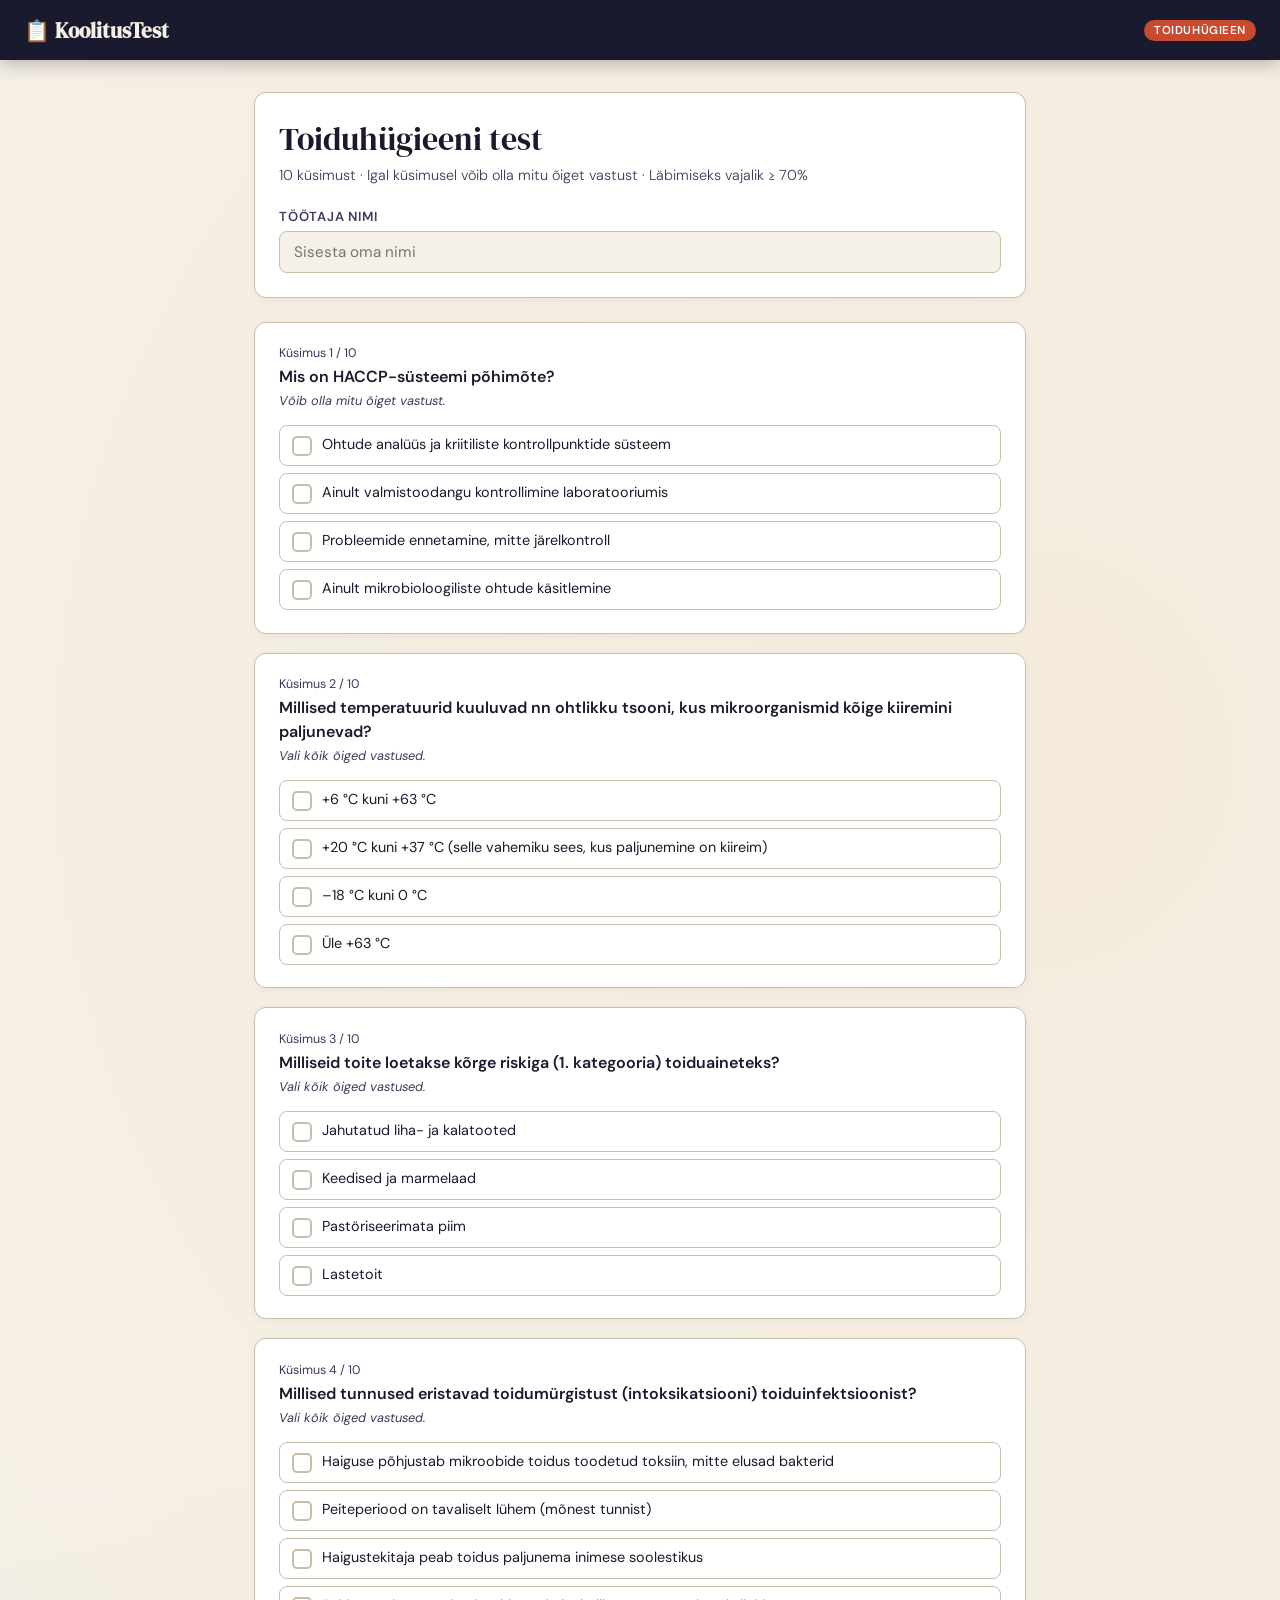
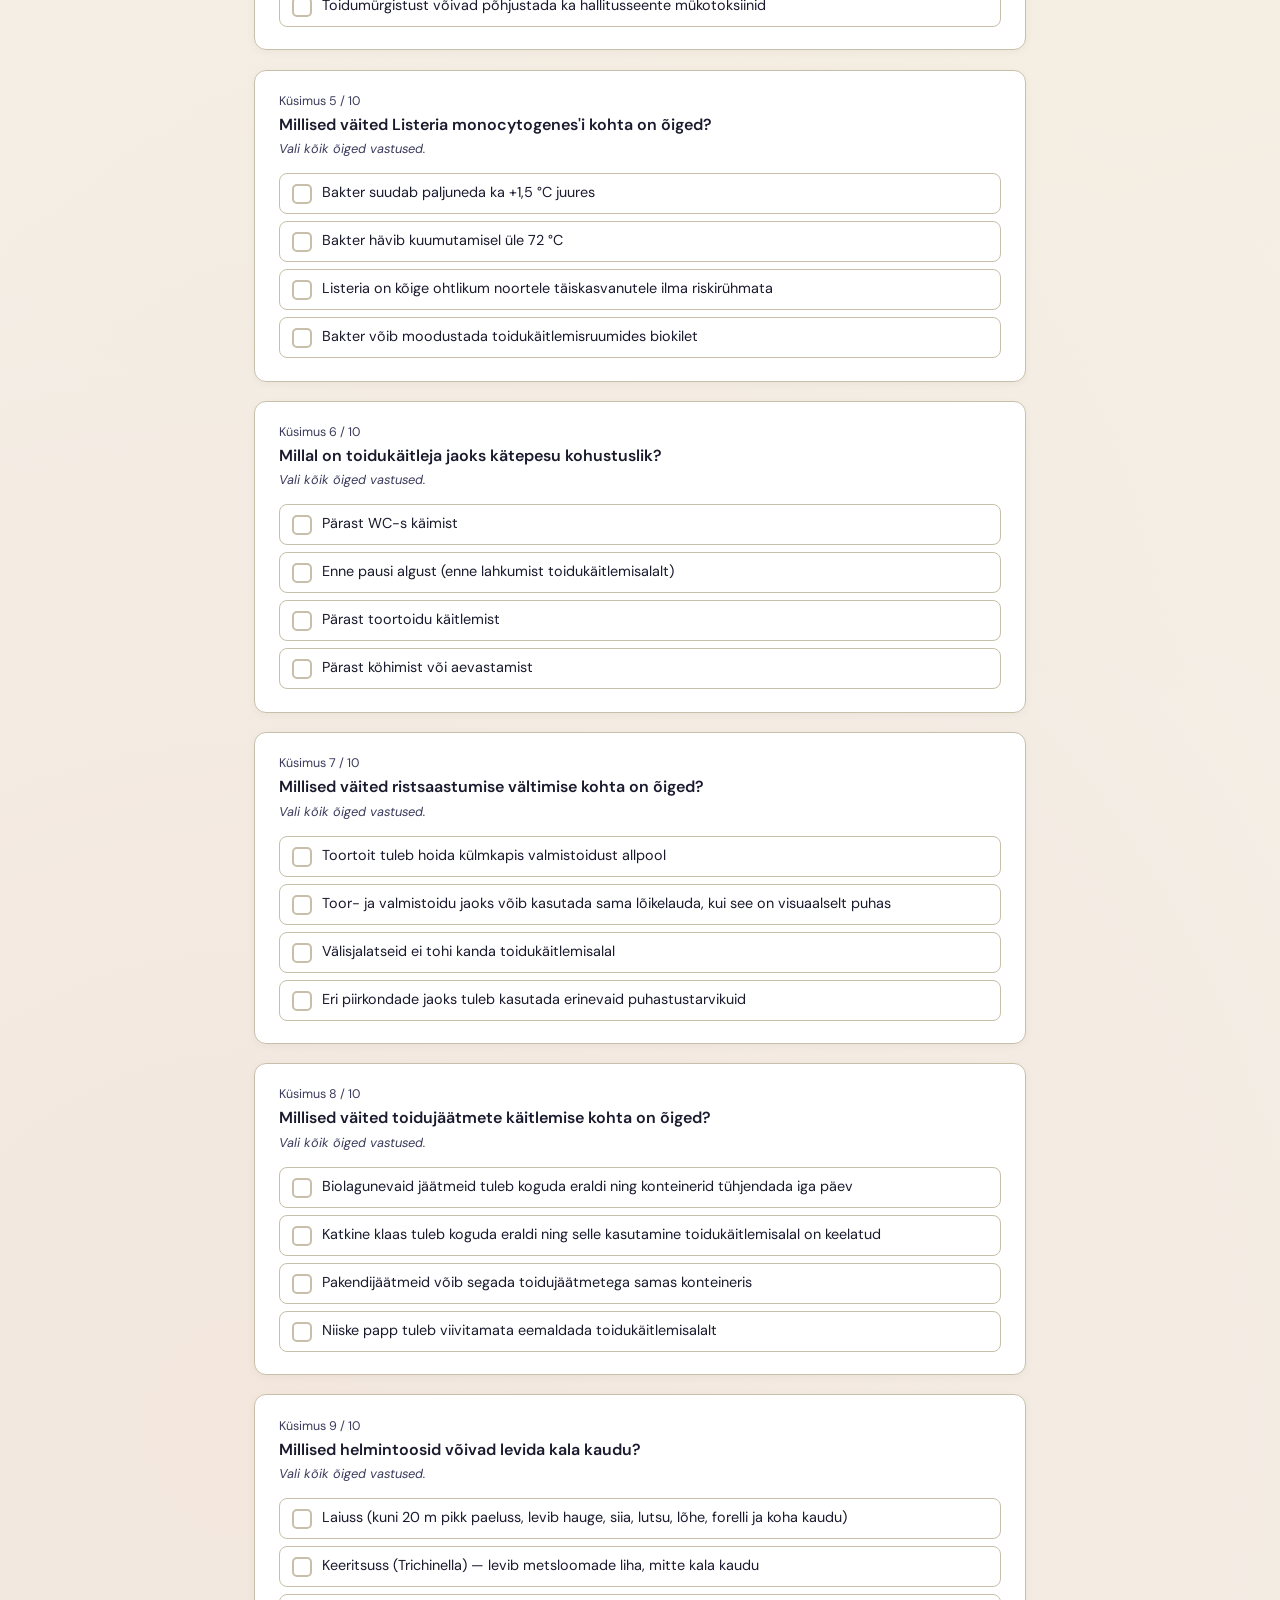
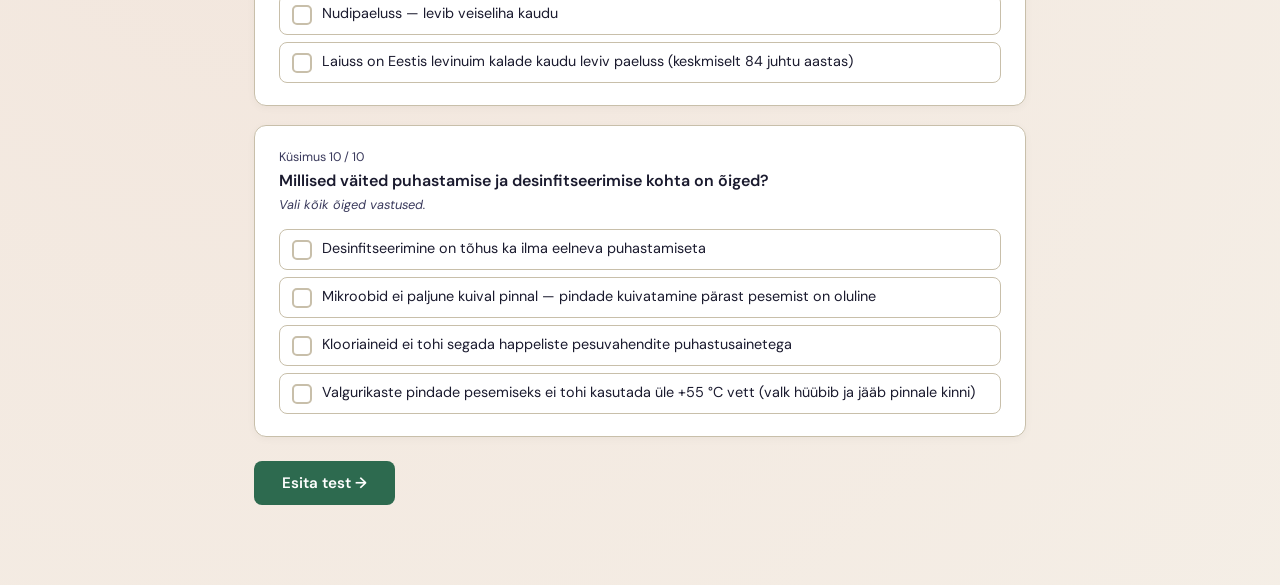
==== toiduhygieen_test.html @ 0e581d1c "Lisa interaktiivne toiduhügieeni test töötajate testimiseks - 10 valikvastustega küsimust (mitu õige" ====
<!DOCTYPE html>
<html lang="et">
<head>
<meta charset="UTF-8">
<meta name="viewport" content="width=device-width, initial-scale=1.0">
<title>Toiduhügieeni test</title>
<link href="https://fonts.googleapis.com/css2?family=DM+Serif+Display:ital@0;1&family=DM+Sans:wght@300;400;500;600&display=swap" rel="stylesheet">
<style>
:root {
  --ink: #1a1a2e;
  --ink-light: #3a3a5c;
  --paper: #f5f0e8;
  --paper-dark: #ede7d9;
  --accent: #c84b31;
  --success: #2d6a4f;
  --success-bg: #d8f3dc;
  --fail-bg: #fde8e4;
  --border: #c8bfaa;
}
* { margin: 0; padding: 0; box-sizing: border-box; }
body {
  font-family: "DM Sans", sans-serif;
  background: var(--paper);
  color: var(--ink);
  min-height: 100vh;
  background-image:
    radial-gradient(circle at 20% 80%, rgba(200,75,49,.06) 0%, transparent 50%),
    radial-gradient(circle at 80% 20%, rgba(232,160,32,.06) 0%, transparent 50%);
}
header {
  background: var(--ink);
  color: var(--paper);
  padding: 0 1.5rem;
  height: 60px;
  display: flex;
  align-items: center;
  justify-content: space-between;
  position: sticky;
  top: 0;
  z-index: 100;
  box-shadow: 0 2px 20px rgba(0,0,0,.3);
}
header h1 {
  font-family: "DM Serif Display", serif;
  font-size: 1.3rem;
}
.badge {
  font-size: .72rem;
  font-weight: 600;
  background: var(--accent);
  color: #fff;
  padding: 3px 10px;
  border-radius: 20px;
  letter-spacing: .05em;
  text-transform: uppercase;
}
.wrap {
  max-width: 820px;
  margin: 0 auto;
  padding: 2rem 1.5rem 5rem;
}
@keyframes fadeUp {
  from { opacity: 0; transform: translateY(12px); }
  to   { opacity: 1; transform: none; }
}
.card {
  background: #fff;
  border: 1px solid var(--border);
  border-radius: 12px;
  padding: 1.5rem;
  margin-bottom: 1.5rem;
  box-shadow: 0 2px 8px rgba(0,0,0,.04);
  animation: fadeUp .4s ease both;
}
.intro-title {
  font-family: "DM Serif Display", serif;
  font-size: 2rem;
  margin-bottom: .3rem;
}
.intro-sub {
  color: var(--ink-light);
  font-size: .9rem;
  font-weight: 300;
  margin-bottom: 1.5rem;
}
.name-row {
  display: flex;
  flex-direction: column;
  gap: 6px;
}
.name-row label {
  font-size: .82rem;
  font-weight: 600;
  color: var(--ink-light);
  text-transform: uppercase;
  letter-spacing: .06em;
}
.name-row input {
  border: 1.5px solid var(--border);
  border-radius: 8px;
  padding: 10px 14px;
  font-family: "DM Sans", sans-serif;
  font-size: .95rem;
  color: var(--ink);
  background: var(--paper);
  outline: none;
  transition: border-color .2s, box-shadow .2s;
}
.name-row input:focus {
  border-color: var(--ink);
  box-shadow: 0 0 0 3px rgba(26,26,46,.08);
  background: #fff;
}
.q-card {
  background: #fff;
  border: 1px solid var(--border);
  border-radius: 12px;
  padding: 1.4rem 1.5rem;
  margin-bottom: 1.2rem;
  box-shadow: 0 2px 8px rgba(0,0,0,.04);
  animation: fadeUp .4s ease both;
  transition: border-color .3s;
}
.q-card.correct-card  { border-color: #63992280; }
.q-card.wrong-card    { border-color: #c84b3180; }
.q-meta {
  font-size: .78rem;
  color: var(--ink-light);
  margin-bottom: 4px;
}
.q-text {
  font-size: 1rem;
  font-weight: 600;
  margin-bottom: 4px;
  line-height: 1.45;
}
.q-hint {
  font-size: .8rem;
  color: var(--ink-light);
  font-style: italic;
  margin-bottom: 1rem;
}
.options { display: flex; flex-direction: column; gap: 7px; }
.opt-label {
  display: flex;
  align-items: flex-start;
  gap: 10px;
  padding: 9px 12px;
  border-radius: 8px;
  border: 1.5px solid var(--border);
  cursor: pointer;
  font-size: .9rem;
  transition: border-color .15s, background .15s;
  user-select: none;
}
.opt-label:hover { border-color: var(--ink-light); background: var(--paper); }
.opt-label input[type=checkbox] { display: none; }
.opt-box {
  width: 20px;
  height: 20px;
  min-width: 20px;
  border: 2px solid var(--border);
  border-radius: 5px;
  display: flex;
  align-items: center;
  justify-content: center;
  font-size: .75rem;
  font-weight: 700;
  transition: all .15s;
  margin-top: 1px;
}
.opt-label.selected .opt-box {
  background: var(--ink);
  border-color: var(--ink);
  color: #fff;
}
.opt-label.selected { border-color: var(--ink); background: var(--paper); }

/* After submission */
.opt-label.opt-correct {
  background: #eaf3de;
  border-color: #63992280;
  color: #27500a;
  cursor: default;
}
.opt-label.opt-correct .opt-box {
  background: #3b6d11;
  border-color: #3b6d11;
  color: #fff;
}
.opt-label.opt-wrong-sel {
  background: var(--fail-bg);
  border-color: #c84b3180;
  color: #7f1d1d;
  cursor: default;
}
.opt-label.opt-wrong-sel .opt-box {
  background: var(--accent);
  border-color: var(--accent);
  color: #fff;
}
.opt-label.opt-missed {
  background: #fff8e1;
  border-color: #f0b429;
  cursor: default;
}
.opt-label.opt-missed .opt-box {
  background: #f0b429;
  border-color: #f0b429;
  color: #fff;
}
.opt-label.opt-neutral {
  opacity: .7;
  cursor: default;
}
.q-result {
  display: none;
  margin-top: .8rem;
  font-size: .82rem;
  font-weight: 600;
  padding: 6px 10px;
  border-radius: 6px;
}
.q-result.ok  { display: block; background: var(--success-bg); color: var(--success); }
.q-result.err { display: block; background: var(--fail-bg); color: var(--accent); }

/* Submit button */
.btn {
  display: inline-flex;
  align-items: center;
  gap: 7px;
  padding: 12px 28px;
  border-radius: 8px;
  font-family: "DM Sans", sans-serif;
  font-weight: 600;
  font-size: .95rem;
  cursor: pointer;
  border: none;
  transition: all .2s;
}
.btn-success { background: var(--success); color: #fff; }
.btn-success:hover { opacity: .9; transform: translateY(-1px); }
.btn-outline {
  background: transparent;
  border: 1.5px solid var(--border);
  color: var(--ink);
}
.btn-outline:hover { border-color: var(--ink); background: var(--paper-dark); }
.btn:disabled { opacity: .45; cursor: not-allowed; transform: none !important; }
.btn-row { display: flex; gap: 10px; flex-wrap: wrap; margin-top: 1.5rem; }

/* Score panel */
#scorePanel {
  display: none;
  background: #fff;
  border: 2px solid var(--border);
  border-radius: 16px;
  padding: 2rem;
  margin-bottom: 2rem;
  text-align: center;
  animation: fadeUp .5s ease both;
}
#scorePanel.pass { border-color: #3b6d11; }
#scorePanel.fail { border-color: var(--accent); }
.score-icon { font-size: 3rem; margin-bottom: .5rem; }
.score-title {
  font-family: "DM Serif Display", serif;
  font-size: 1.8rem;
  margin-bottom: .3rem;
}
.score-num {
  font-size: 3.5rem;
  font-family: "DM Serif Display", serif;
  line-height: 1;
  margin: .5rem 0;
}
.score-num.pass-color { color: var(--success); }
.score-num.fail-color { color: var(--accent); }
.score-sub { color: var(--ink-light); font-size: .9rem; margin-bottom: 1.2rem; }
.score-verdict {
  display: inline-block;
  padding: 6px 20px;
  border-radius: 20px;
  font-weight: 600;
  font-size: .9rem;
  margin-bottom: 1rem;
}
.score-verdict.pass { background: var(--success-bg); color: var(--success); }
.score-verdict.fail { background: var(--fail-bg); color: var(--accent); }
.progress-bar-wrap {
  background: var(--paper-dark);
  border-radius: 10px;
  height: 10px;
  margin: .8rem 0 1.2rem;
  overflow: hidden;
}
.progress-bar {
  height: 100%;
  border-radius: 10px;
  transition: width .8s ease;
}
.progress-bar.pass { background: var(--success); }
.progress-bar.fail { background: var(--accent); }

.legend {
  display: flex;
  gap: 16px;
  flex-wrap: wrap;
  font-size: .8rem;
  color: var(--ink-light);
  margin-bottom: 1.5rem;
}
.legend-item { display: flex; align-items: center; gap: 6px; }
.legend-box {
  width: 16px; height: 16px;
  border-radius: 4px;
  display: flex; align-items: center; justify-content: center;
  font-size: .65rem; font-weight: 700;
}

@media (max-width: 600px) {
  .wrap { padding: 1rem 1rem 4rem; }
  .intro-title { font-size: 1.6rem; }
}
@media print {
  header { display: none; }
  body { background: #fff; }
  .btn-row { display: none; }
  #scorePanel { border: 2px solid #ccc !important; }
}
</style>
</head>
<body>

<header>
  <h1>📋 KoolitusTest</h1>
  <span class="badge">Toiduhügieen</span>
</header>

<div class="wrap">

  <!-- Intro -->
  <div class="card">
    <p class="intro-title">Toiduhügieeni test</p>
    <p class="intro-sub">10 küsimust · Igal küsimusel võib olla mitu õiget vastust · Läbimiseks vajalik ≥ 70%</p>
    <div class="name-row">
      <label for="empName">Töötaja nimi</label>
      <input type="text" id="empName" placeholder="Sisesta oma nimi" autocomplete="name">
    </div>
  </div>

  <!-- Score panel (hidden until submit) -->
  <div id="scorePanel">
    <div class="score-icon" id="scoreIcon"></div>
    <div class="score-title" id="scoreTitle"></div>
    <div class="score-num" id="scoreNum"></div>
    <div class="progress-bar-wrap">
      <div class="progress-bar" id="progressBar" style="width:0%"></div>
    </div>
    <div class="score-sub" id="scoreSub"></div>
    <div class="score-verdict" id="scoreVerdict"></div>
    <div style="margin-top:1rem;display:flex;gap:10px;justify-content:center;flex-wrap:wrap">
      <button class="btn btn-outline" onclick="window.print()">🖨 Prindi tulemus</button>
      <button class="btn btn-outline" onclick="resetTest()">↺ Tee uuesti</button>
    </div>
  </div>

  <!-- Legend -->
  <div class="legend" id="legend" style="display:none">
    <div class="legend-item">
      <div class="legend-box" style="background:#3b6d11;color:#fff">✓</div>
      <span>Õige vastus</span>
    </div>
    <div class="legend-item">
      <div class="legend-box" style="background:var(--accent);color:#fff">✗</div>
      <span>Vale valik</span>
    </div>
    <div class="legend-item">
      <div class="legend-box" style="background:#f0b429;color:#fff">!</div>
      <span>Märkimata õige vastus</span>
    </div>
  </div>

  <!-- Questions -->
  <div id="questions"></div>

  <!-- Submit row -->
  <div class="btn-row" id="submitRow">
    <button class="btn btn-success" id="btnSubmit" onclick="submitTest()">Esita test →</button>
  </div>

</div>

<script>
const PASS_THRESHOLD = 70;

const questions = [
  {
    text: "Mis on HACCP-süsteemi põhimõte?",
    hint: "Võib olla mitu õiget vastust.",
    options: [
      { text: "Ohtude analüüs ja kriitiliste kontrollpunktide süsteem", correct: true },
      { text: "Ainult valmistoodangu kontrollimine laboratooriumis", correct: false },
      { text: "Probleemide ennetamine, mitte järelkontroll", correct: true },
      { text: "Ainult mikrobioloogiliste ohtude käsitlemine", correct: false }
    ]
  },
  {
    text: "Millised temperatuurid kuuluvad nn ohtlikku tsooni, kus mikroorganismid kõige kiiremini paljunevad?",
    hint: "Vali kõik õiged vastused.",
    options: [
      { text: "+6 °C kuni +63 °C", correct: true },
      { text: "+20 °C kuni +37 °C (selle vahemiku sees, kus paljunemine on kiireim)", correct: true },
      { text: "–18 °C kuni 0 °C", correct: false },
      { text: "Üle +63 °C", correct: false }
    ]
  },
  {
    text: "Milliseid toite loetakse kõrge riskiga (1. kategooria) toiduaineteks?",
    hint: "Vali kõik õiged vastused.",
    options: [
      { text: "Jahutatud liha- ja kalatooted", correct: true },
      { text: "Keedised ja marmelaad", correct: false },
      { text: "Pastöriseerimata piim", correct: true },
      { text: "Lastetoit", correct: true }
    ]
  },
  {
    text: "Millised tunnused eristavad toidumürgistust (intoksikatsiooni) toiduinfektsioonist?",
    hint: "Vali kõik õiged vastused.",
    options: [
      { text: "Haiguse põhjustab mikroobide toidus toodetud toksiin, mitte elusad bakterid", correct: true },
      { text: "Peiteperiood on tavaliselt lühem (mõnest tunnist)", correct: true },
      { text: "Haigustekitaja peab toidus paljunema inimese soolestikus", correct: false },
      { text: "Toidumürgistust võivad põhjustada ka hallitusseente mükotoksiinid", correct: true }
    ]
  },
  {
    text: "Millised väited Listeria monocytogenes'i kohta on õiged?",
    hint: "Vali kõik õiged vastused.",
    options: [
      { text: "Bakter suudab paljuneda ka +1,5 °C juures", correct: true },
      { text: "Bakter hävib kuumutamisel üle 72 °C", correct: true },
      { text: "Listeria on kõige ohtlikum noortele täiskasvanutele ilma riskirühmata", correct: false },
      { text: "Bakter võib moodustada toidukäitlemisruumides biokilet", correct: true }
    ]
  },
  {
    text: "Millal on toidukäitleja jaoks kätepesu kohustuslik?",
    hint: "Vali kõik õiged vastused.",
    options: [
      { text: "Pärast WC-s käimist", correct: true },
      { text: "Enne pausi algust (enne lahkumist toidukäitlemisalalt)", correct: false },
      { text: "Pärast toortoidu käitlemist", correct: true },
      { text: "Pärast köhimist või aevastamist", correct: true }
    ]
  },
  {
    text: "Millised väited ristsaastumise vältimise kohta on õiged?",
    hint: "Vali kõik õiged vastused.",
    options: [
      { text: "Toortoit tuleb hoida külmkapis valmistoidust allpool", correct: true },
      { text: "Toor- ja valmistoidu jaoks võib kasutada sama lõikelauda, kui see on visuaalselt puhas", correct: false },
      { text: "Välisjalatseid ei tohi kanda toidukäitlemisalal", correct: true },
      { text: "Eri piirkondade jaoks tuleb kasutada erinevaid puhastustarvikuid", correct: true }
    ]
  },
  {
    text: "Millised väited toidujäätmete käitlemise kohta on õiged?",
    hint: "Vali kõik õiged vastused.",
    options: [
      { text: "Biolagunevaid jäätmeid tuleb koguda eraldi ning konteinerid tühjendada iga päev", correct: true },
      { text: "Katkine klaas tuleb koguda eraldi ning selle kasutamine toidukäitlemisalal on keelatud", correct: true },
      { text: "Pakendijäätmeid võib segada toidujäätmetega samas konteineris", correct: false },
      { text: "Niiske papp tuleb viivitamata eemaldada toidukäitlemisalalt", correct: true }
    ]
  },
  {
    text: "Millised helmintoosid võivad levida kala kaudu?",
    hint: "Vali kõik õiged vastused.",
    options: [
      { text: "Laiuss (kuni 20 m pikk paeluss, levib hauge, siia, lutsu, lõhe, forelli ja koha kaudu)", correct: true },
      { text: "Keeritsuss (Trichinella) — levib metsloomade liha, mitte kala kaudu", correct: false },
      { text: "Nudipaeluss — levib veiseliha kaudu", correct: false },
      { text: "Laiuss on Eestis levinuim kalade kaudu leviv paeluss (keskmiselt 84 juhtu aastas)", correct: true }
    ]
  },
  {
    text: "Millised väited puhastamise ja desinfitseerimise kohta on õiged?",
    hint: "Vali kõik õiged vastused.",
    options: [
      { text: "Desinfitseerimine on tõhus ka ilma eelneva puhastamiseta", correct: false },
      { text: "Mikroobid ei paljune kuival pinnal — pindade kuivatamine pärast pesemist on oluline", correct: true },
      { text: "Klooriaineid ei tohi segada happeliste pesuvahendite puhastusainetega", correct: true },
      { text: "Valgurikaste pindade pesemiseks ei tohi kasutada üle +55 °C vett (valk hüübib ja jääb pinnale kinni)", correct: true }
    ]
  }
];

// Build questions HTML
function buildQuestions() {
  const container = document.getElementById("questions");
  container.innerHTML = "";
  questions.forEach((q, qi) => {
    const card = document.createElement("div");
    card.className = "q-card";
    card.id = "q" + qi;

    const opts = q.options.map((o, oi) => `
      <label class="opt-label" id="opt-${qi}-${oi}" onclick="toggleOpt(${qi},${oi})">
        <input type="checkbox" id="cb-${qi}-${oi}">
        <div class="opt-box" id="box-${qi}-${oi}"></div>
        <span>${o.text}</span>
      </label>
    `).join("");

    card.innerHTML = `
      <div class="q-meta">Küsimus ${qi+1} / ${questions.length}</div>
      <div class="q-text">${q.text}</div>
      <div class="q-hint">${q.hint}</div>
      <div class="options">${opts}</div>
      <div class="q-result" id="qr-${qi}"></div>
    `;
    container.appendChild(card);
  });
}

function toggleOpt(qi, oi) {
  if (document.getElementById("btnSubmit").disabled) return;
  const cb = document.getElementById("cb-"+qi+"-"+oi);
  const lbl = document.getElementById("opt-"+qi+"-"+oi);
  const box = document.getElementById("box-"+qi+"-"+oi);
  cb.checked = !cb.checked;
  if (cb.checked) {
    lbl.classList.add("selected");
    box.textContent = "✓";
  } else {
    lbl.classList.remove("selected");
    box.textContent = "";
  }
}

function submitTest() {
  const name = document.getElementById("empName").value.trim();
  if (!name) {
    document.getElementById("empName").focus();
    document.getElementById("empName").style.borderColor = "var(--accent)";
    setTimeout(() => document.getElementById("empName").style.borderColor = "", 1500);
    return;
  }

  let correct = 0;

  questions.forEach((q, qi) => {
    const selected = q.options.map((_, oi) => document.getElementById("cb-"+qi+"-"+oi).checked);
    const isCorrect = q.options.every((o, oi) => o.correct === selected[oi]);
    if (isCorrect) correct++;

    // Style options
    q.options.forEach((o, oi) => {
      const lbl = document.getElementById("opt-"+qi+"-"+oi);
      const box = document.getElementById("box-"+qi+"-"+oi);
      lbl.classList.remove("selected");
      lbl.style.pointerEvents = "none";

      if (o.correct && selected[oi]) {
        lbl.className = "opt-label opt-correct";
        box.textContent = "✓";
      } else if (!o.correct && selected[oi]) {
        lbl.className = "opt-label opt-wrong-sel";
        box.textContent = "✗";
      } else if (o.correct && !selected[oi]) {
        lbl.className = "opt-label opt-missed";
        box.textContent = "!";
      } else {
        lbl.className = "opt-label opt-neutral";
        box.textContent = "";
      }
    });

    // Question result label
    const qr = document.getElementById("qr-"+qi);
    const card = document.getElementById("q"+qi);
    if (isCorrect) {
      qr.className = "q-result ok";
      qr.textContent = "✓ Õige";
      card.classList.add("correct-card");
    } else {
      qr.className = "q-result err";
      qr.textContent = "✗ Vale — kontrolli rohelisi vastuseid";
      card.classList.add("wrong-card");
    }
  });

  const pct = Math.round(correct / questions.length * 100);
  const pass = pct >= PASS_THRESHOLD;

  // Show score panel
  const panel = document.getElementById("scorePanel");
  panel.style.display = "block";
  panel.className = pass ? "pass" : "fail";
  document.getElementById("scoreIcon").textContent = pass ? "🎉" : "📋";
  document.getElementById("scoreTitle").textContent = name;
  document.getElementById("scoreNum").textContent = correct + " / " + questions.length;
  document.getElementById("scoreNum").className = "score-num " + (pass ? "pass-color" : "fail-color");
  document.getElementById("scoreSub").textContent = pct + "% õigeid vastuseid · Läbimislävi: " + PASS_THRESHOLD + "%";
  const verdict = document.getElementById("scoreVerdict");
  verdict.className = "score-verdict " + (pass ? "pass" : "fail");
  verdict.textContent = pass ? "✓ TEST LÄBITUD" : "✗ TEST LÄBIMATA";

  const bar = document.getElementById("progressBar");
  bar.className = "progress-bar " + (pass ? "pass" : "fail");
  setTimeout(() => { bar.style.width = pct + "%"; }, 50);

  // Show legend
  document.getElementById("legend").style.display = "flex";

  // Disable submit
  document.getElementById("btnSubmit").disabled = true;

  // Scroll to score
  panel.scrollIntoView({ behavior: "smooth", block: "start" });
}

function resetTest() {
  document.getElementById("empName").value = "";
  document.getElementById("scorePanel").style.display = "none";
  document.getElementById("legend").style.display = "none";
  document.getElementById("btnSubmit").disabled = false;
  buildQuestions();
  window.scrollTo({ top: 0, behavior: "smooth" });
}

buildQuestions();
</script>
</body>
</html>
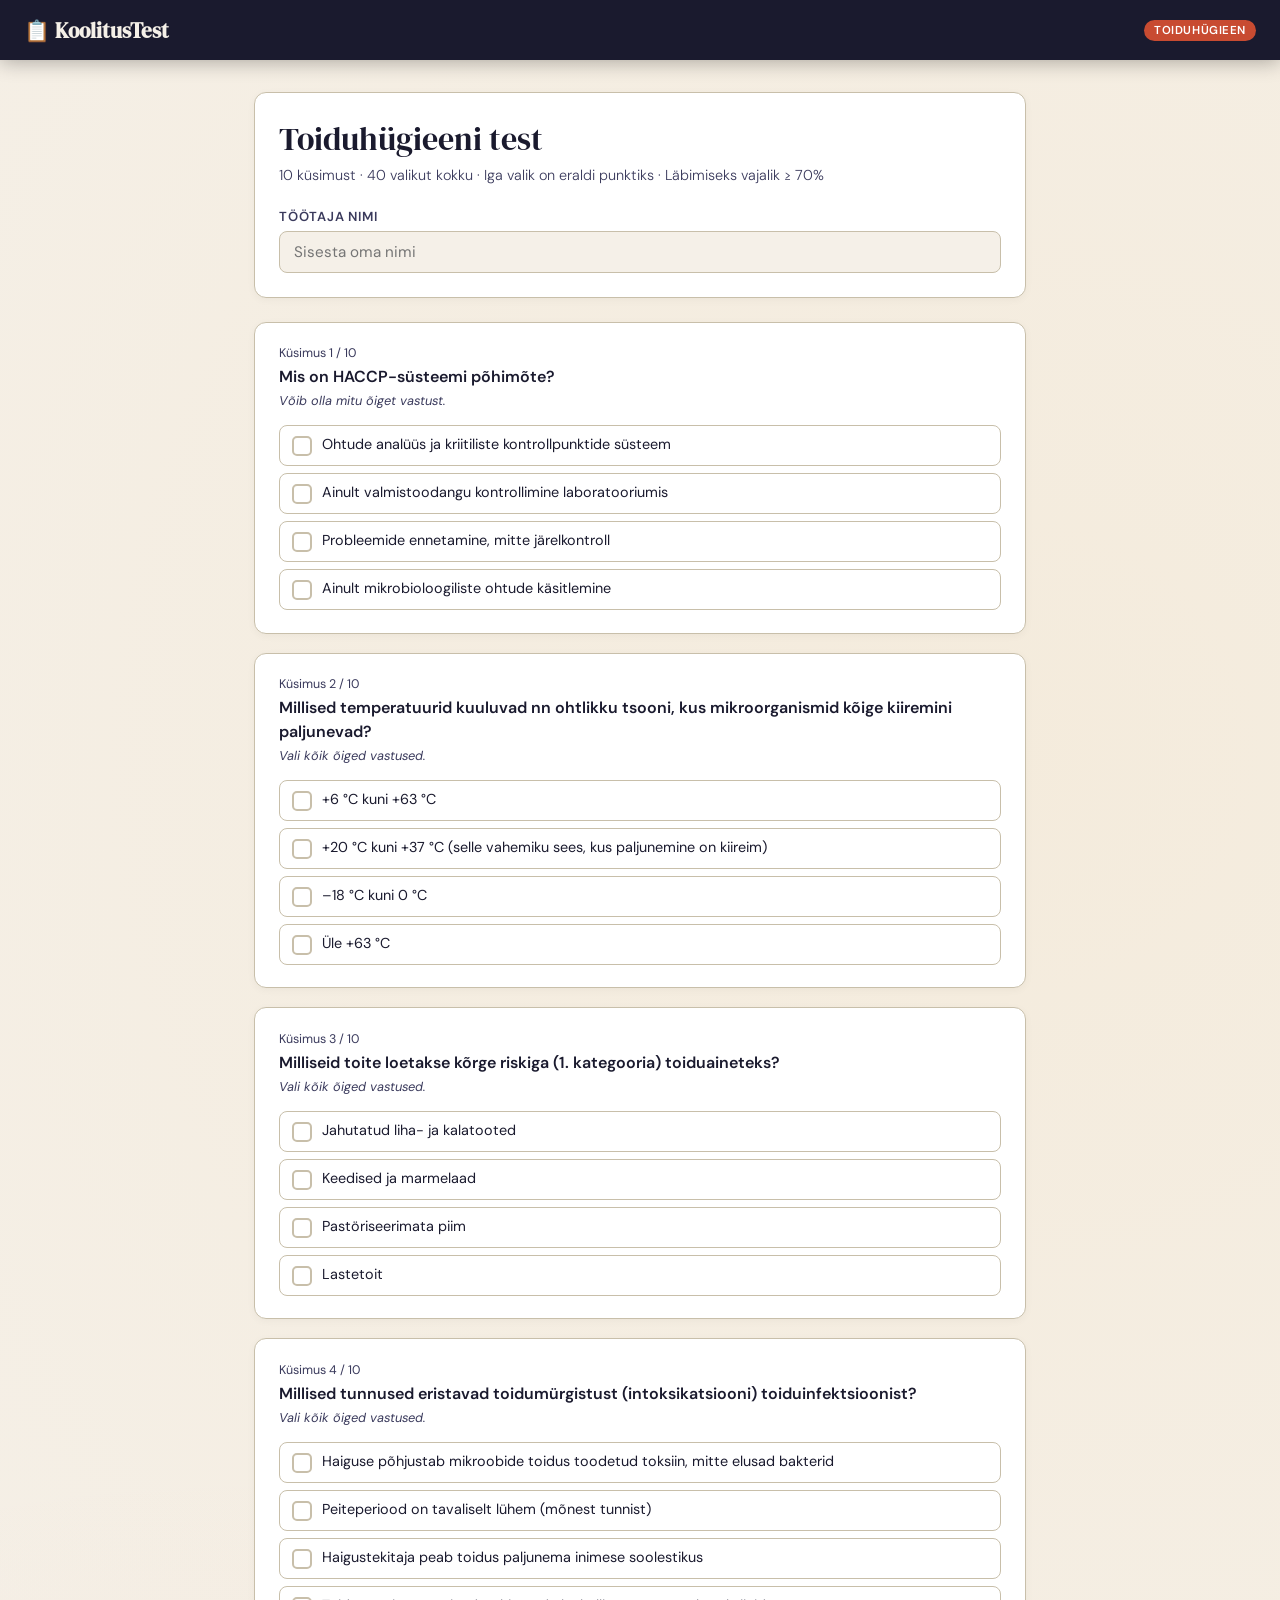
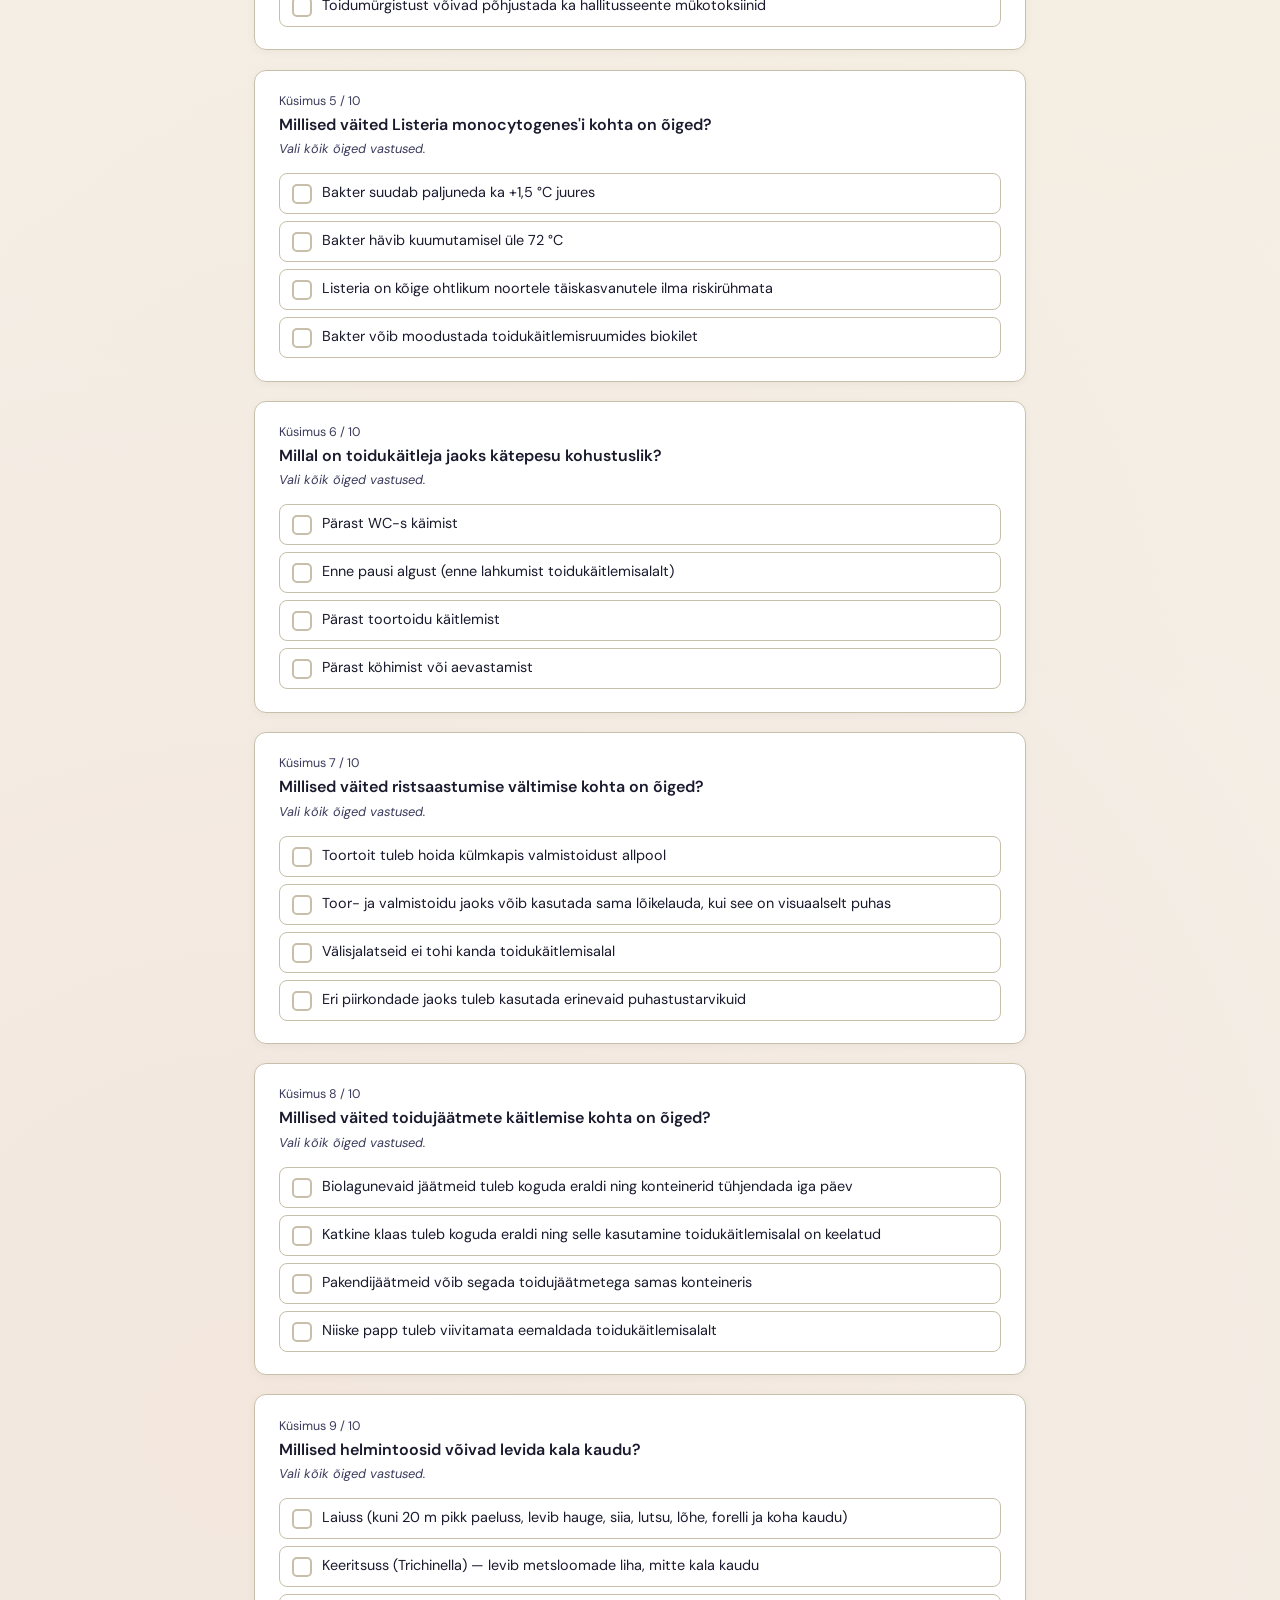
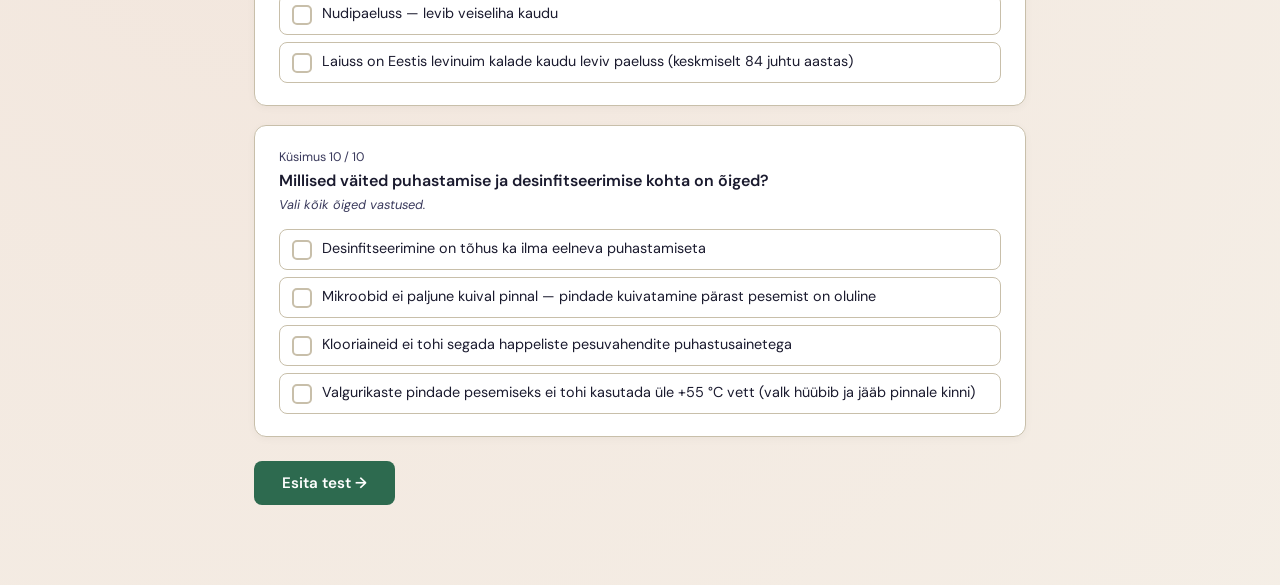
==== commit 92e02296: "Muuda hindamisloogikat: iga valik on eraldi punkt (40 kokku) - Skoor arvutatakse 40 punktist (10 küs" ====
--- a/toiduhygieen_test.html
+++ b/toiduhygieen_test.html
@@ -342,7 +342,7 @@
   <!-- Intro -->
   <div class="card">
     <p class="intro-title">Toiduhügieeni test</p>
-    <p class="intro-sub">10 küsimust · Igal küsimusel võib olla mitu õiget vastust · Läbimiseks vajalik ≥ 70%</p>
+    <p class="intro-sub">10 küsimust · 40 valikut kokku · Iga valik on eraldi punktiks · Läbimiseks vajalik ≥ 70%</p>
     <div class="name-row">
       <label for="empName">Töötaja nimi</label>
       <input type="text" id="empName" placeholder="Sisesta oma nimi" autocomplete="name">
@@ -549,19 +549,27 @@
     return;
   }
 
-  let correct = 0;
+  // Uus loogika: iga valik on eraldi punkt (40 kokku)
+  let totalOptions = 0;
+  let correctOptions = 0;
 
   questions.forEach((q, qi) => {
     const selected = q.options.map((_, oi) => document.getElementById("cb-"+qi+"-"+oi).checked);
-    const isCorrect = q.options.every((o, oi) => o.correct === selected[oi]);
-    if (isCorrect) correct++;
-
-    // Style options
+    let qCorrect = 0;
+
+    // Style options + count per-option score
     q.options.forEach((o, oi) => {
+      totalOptions++;
       const lbl = document.getElementById("opt-"+qi+"-"+oi);
       const box = document.getElementById("box-"+qi+"-"+oi);
       lbl.classList.remove("selected");
       lbl.style.pointerEvents = "none";
+
+      const optionRight = (o.correct === selected[oi]);
+      if (optionRight) {
+        correctOptions++;
+        qCorrect++;
+      }
 
       if (o.correct && selected[oi]) {
         lbl.className = "opt-label opt-correct";
@@ -578,21 +586,22 @@
       }
     });
 
-    // Question result label
+    // Question result label — näita mitu valikut õige
     const qr = document.getElementById("qr-"+qi);
     const card = document.getElementById("q"+qi);
-    if (isCorrect) {
+    const qTotal = q.options.length;
+    if (qCorrect === qTotal) {
       qr.className = "q-result ok";
-      qr.textContent = "✓ Õige";
+      qr.textContent = "✓ Kõik õige (" + qCorrect + "/" + qTotal + ")";
       card.classList.add("correct-card");
     } else {
       qr.className = "q-result err";
-      qr.textContent = "✗ Vale — kontrolli rohelisi vastuseid";
+      qr.textContent = "✗ " + qCorrect + "/" + qTotal + " valikut õige — kontrolli rohelisi vastuseid";
       card.classList.add("wrong-card");
     }
   });
 
-  const pct = Math.round(correct / questions.length * 100);
+  const pct = Math.round(correctOptions / totalOptions * 100);
   const pass = pct >= PASS_THRESHOLD;
 
   // Show score panel
@@ -601,9 +610,9 @@
   panel.className = pass ? "pass" : "fail";
   document.getElementById("scoreIcon").textContent = pass ? "🎉" : "📋";
   document.getElementById("scoreTitle").textContent = name;
-  document.getElementById("scoreNum").textContent = correct + " / " + questions.length;
+  document.getElementById("scoreNum").textContent = correctOptions + " / " + totalOptions;
   document.getElementById("scoreNum").className = "score-num " + (pass ? "pass-color" : "fail-color");
-  document.getElementById("scoreSub").textContent = pct + "% õigeid vastuseid · Läbimislävi: " + PASS_THRESHOLD + "%";
+  document.getElementById("scoreSub").textContent = pct + "% valikutest õige · Läbimislävi: " + PASS_THRESHOLD + "%";
   const verdict = document.getElementById("scoreVerdict");
   verdict.className = "score-verdict " + (pass ? "pass" : "fail");
   verdict.textContent = pass ? "✓ TEST LÄBITUD" : "✗ TEST LÄBIMATA";
